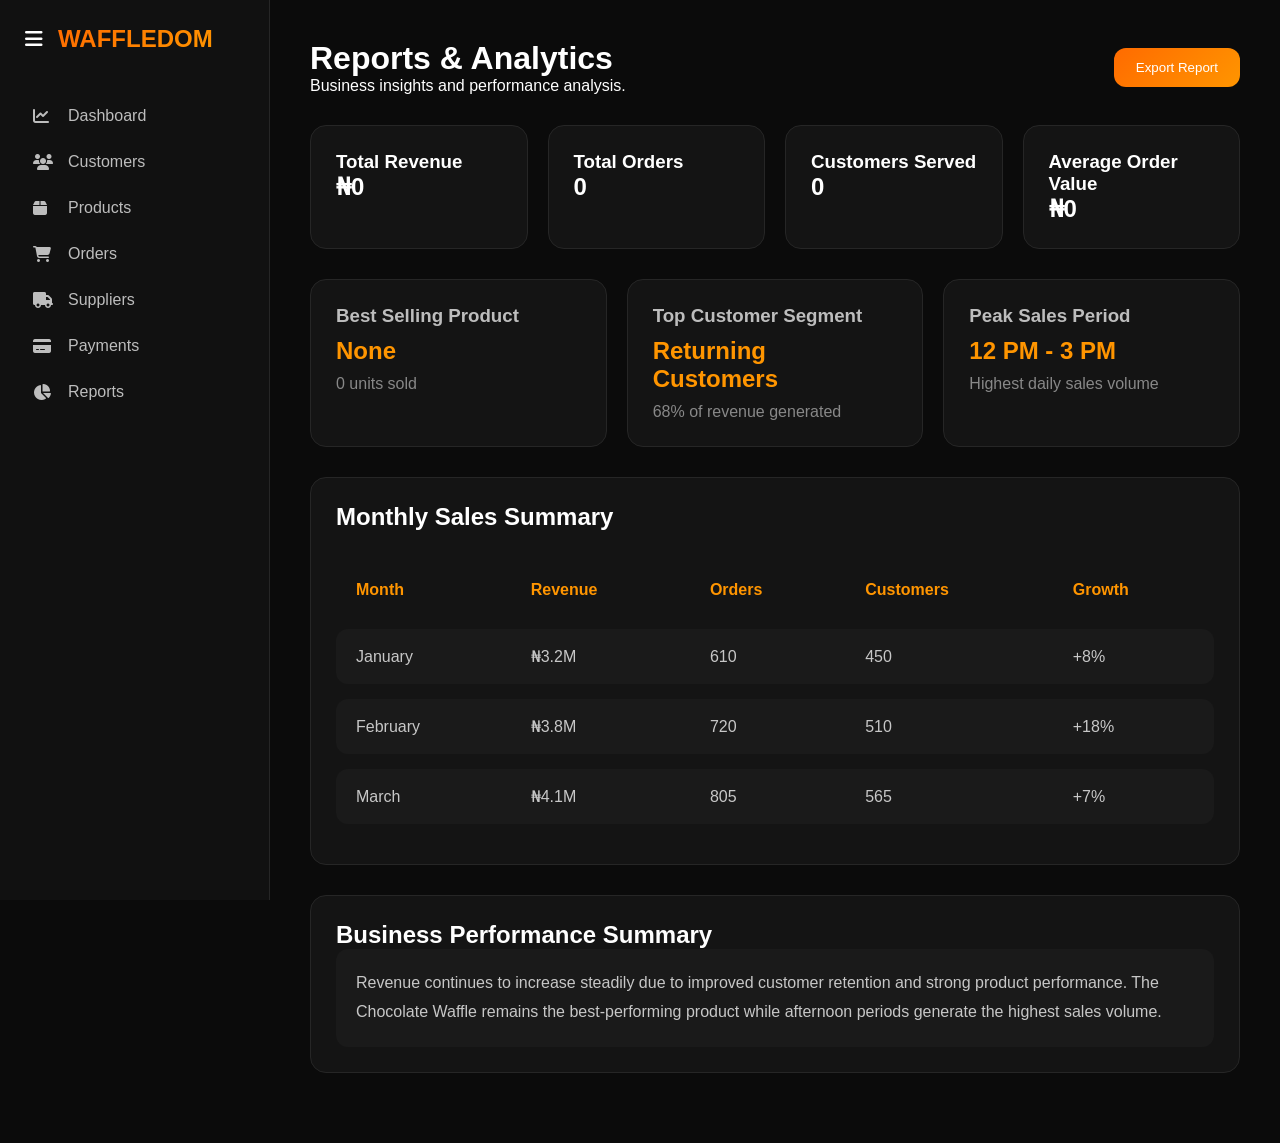
==== reports.html @ fbcf1742 "Add files via upload "Initial frontend codebase upload"" ====
<!DOCTYPE html>
<html lang="en">
<head>
    <meta charset="UTF-8">
    <meta name="viewport" content="width=device-width, initial-scale=1.0">
    <title>WAFFLEDOM Dashboard</title>

    <link rel="stylesheet" href="style.css">

    <link rel="stylesheet"
    href="https://cdnjs.cloudflare.com/ajax/libs/font-awesome/6.5.1/css/all.min.css">
</head>
<body data-page="reports">

    

    <aside class="sidebar" id="sidebar">

        <div class="logo-section">

            <button id="toggle-btn">

                <i class="fas fa-bars"></i>

            </button>

            <h2 class="logo-text">
                WAFFLEDOM
            </h2>

        </div>

        <nav>

            <a href="index.html">
                <i class="fas fa-chart-line"></i>
                <span>Dashboard</span>
            </a>

            <a href="customers.html">
                <i class="fas fa-users"></i>
                <span>Customers</span>
            </a>

            <a href="products_inventory.html">
                <i class="fas fa-box"></i>
                <span>Products</span>
            </a>

            <a href="orders.html">
                <i class="fas fa-cart-shopping"></i>
                <span>Orders</span>
            </a>

            <a href="suppliers.html">
                <i class="fas fa-truck"></i>
                <span>Suppliers</span>
            </a>

            <a href="payments.html">
                <i class="fas fa-credit-card"></i>
                <span>Payments</span>
            </a>

            <a href="reports.html">
                <i class="fas fa-chart-pie"></i>
                <span>Reports</span>
            </a>

        </nav>

    </aside>

   


    <main class="main-content" id="main-content">
        <header class="top-bar">

    <div>
        <h1>Reports & Analytics</h1>
        <p>
            Business insights and performance analysis.
        </p>
    </div>

    <button class="primary-btn">
        Export Report
    </button>

</header>

<!-- KPI SECTION -->

<section class="report-overview">

    <div class="stat-card">

        <h3>Total Revenue</h3>

        <h2 id="report-total-revenue">₦0</h2>

    </div>

    <div class="stat-card">

        <h3>Total Orders</h3>

        <h2 id="report-total-orders">0</h2>

    </div>

    <div class="stat-card">

        <h3>Customers Served</h3>

        <h2 id="report-customers-served">0</h2>

    </div>

    <div class="stat-card">

        <h3>Average Order Value</h3>

        <h2 id="report-avg-order-value">₦0</h2>

    </div>

</section>

<!-- ANALYTICS CARDS -->

<section class="report-grid">

    <div class="report-card">

        <h3>Best Selling Product</h3>

        <h2 id="report-best-selling-product">None</h2>

        <p id="report-best-selling-desc">0 units sold</p>

    </div>

    <div class="report-card">

        <h3>Top Customer Segment</h3>

        <h2>Returning Customers</h2>

        <p>68% of revenue generated</p>

    </div>

    <div class="report-card">

        <h3>Peak Sales Period</h3>

        <h2>12 PM - 3 PM</h2>

        <p>Highest daily sales volume</p>

    </div>

</section>

<!-- SALES RECORDS -->

<section class="report-panel">

    <h2>Monthly Sales Summary</h2>

    <table class="data-table">

        <thead>

            <tr>

                <th>Month</th>
                <th>Revenue</th>
                <th>Orders</th>
                <th>Customers</th>
                <th>Growth</th>

            </tr>

        </thead>

        <tbody id="reports-tbody">

            <tr>

                <td>January</td>
                <td>₦3.2M</td>
                <td>610</td>
                <td>450</td>
                <td>+8%</td>
            </tr>

            <tr>

                <td>February</td>
                <td>₦3.8M</td>
                <td>720</td>
                <td>510</td>
                <td>+18%</td>
            </tr>

            <tr>

                <td>March</td>
                <td>₦4.1M</td>
                <td>805</td>
                <td>565</td>
                <td>+7%</td>
            </tr>

        </tbody>

    </table>

</section>

<!-- PERFORMANCE SUMMARY -->

<section class="report-panel">

    <h2>Business Performance Summary</h2>

    <div class="summary-card">

        <p>
            Revenue continues to increase steadily due to improved
            customer retention and strong product performance.
            The Chocolate Waffle
            remains the best-performing product while afternoon
            periods generate the highest sales volume.
        </p>

    </div>

</section>
    </main>

<script src="waffledom.js"></script>

</body>
</html>
---- style.css ----
*{
    margin:0;
    padding:0;
    box-sizing:border-box;
    font-family:'Segoe UI',sans-serif;
}

body{
    background:#0b0b0b;
    color:white;
}

/* SIDEBAR */

.sidebar{

    position:fixed;

    left:0;
    top:0;

    width:270px;
    height:100vh;

    background:#111;

    border-right:1px solid #262626;

    transition:.3s;
}

.sidebar.collapsed{
    width:90px;
}

.logo-section{

    display:flex;

    align-items:center;

    gap:15px;

    padding:25px;
}

.logo-text{

    background:linear-gradient(
    135deg,
    #ff6b00,
    #ff9500
    );

    -webkit-background-clip:text;
    -webkit-text-fill-color:transparent;
}

#toggle-btn{

    border:none;

    background:none;

    color:white;

    cursor:pointer;

    font-size:20px;
}

/* NAVIGATION */

.sidebar nav{

    display:flex;

    flex-direction:column;

    padding:15px;
}

.sidebar nav a{

    text-decoration:none;

    color:#bdbdbd;

    padding:14px 18px;

    border-radius:12px;

    display:flex;

    align-items:center;

    gap:15px;

    transition:.3s;
}

.sidebar nav a:hover{

    background:#1d1d1d;
}

.sidebar nav a i{
    min-width:20px;
}

.sidebar.collapsed span{
    display:none;
}

.sidebar.collapsed .logo-text{
    display:none;
}

/* MAIN CONTENT */

.main-content{

    margin-left:270px;

    padding:40px;

    transition:.3s;
}

.main-content.expanded{
    margin-left:90px;
}

/* TOP BAR */

.top-bar{

    display:flex;

    justify-content:space-between;

    align-items:center;

    margin-bottom:30px;
}

.top-bar input{

    width:250px;

    padding:12px;

    border:none;

    border-radius:12px;

    background:#1a1a1a;

    color:white;
}

/* HERO */

.hero{

    background:linear-gradient(
    135deg,
    #ff6b00,
    #ff9500
    );

    padding:40px;

    border-radius:20px;

    margin-bottom:30px;
}

/* KPI */

.stats-grid{

    display:grid;

    grid-template-columns:repeat(4,1fr);

    gap:20px;

    margin-bottom:30px;
}

.stat-card{

    background:#141414;

    padding:25px;

    border-radius:16px;

    border:1px solid #262626;
}

/* PANELS */

.dashboard-grid{

    display:grid;

    grid-template-columns:repeat(2,1fr);

    gap:20px;
}

.panel{

    background:#141414;

    border:1px solid #262626;

    padding:25px;

    border-radius:16px;
}

.panel h3{

    color:#ff9500;

    margin-bottom:15px;
}

.panel ul{

    list-style:none;
}

.panel li{

    padding:10px 0;

    border-bottom:1px solid #262626;
}

.customer-overview{

    display:grid;

    grid-template-columns:
    repeat(4,1fr);

    gap:20px;

    margin-bottom:30px;
}

/* SEARCH SECTION */

.customer-search{

    display:flex;

    gap:15px;

    margin-bottom:30px;
}

.customer-search input,
.customer-search select{

    padding:12px 15px;

    border:none;

    border-radius:12px;

    background:#141414;

    color:white;

    border:1px solid #262626;
}

.customer-search input{

    flex:1;
}

/* BUTTON */

.primary-btn{

    padding:12px 22px;

    border:none;

    border-radius:12px;

    background:linear-gradient(
        135deg,
        #ff6b00,
        #ff9500
    );

    color:white;

    cursor:pointer;
}

/* CUSTOMER CARDS */

.customer-directory{

    display:grid;

    grid-template-columns:
    repeat(auto-fill,minmax(300px,1fr));

    gap:20px;

    margin-bottom:30px;
}

.customer-card{

    background:#141414;

    border:1px solid #262626;

    border-radius:16px;

    padding:20px;

    transition:.3s;
}

.customer-card:hover{

    transform:translateY(-5px);
}

.customer-card h3{

    color:#ff9500;

    margin-bottom:10px;
}

.customer-card p{

    color:#c7c7c7;

    margin-bottom:8px;
}

/* ACTIVITY PANEL */

.activity-panel{

    background:#141414;

    border:1px solid #262626;

    border-radius:16px;

    padding:25px;
}

.activity-panel h2{

    margin-bottom:20px;
}

.activity-panel{

    background:#141414;

    border:1px solid #262626;

    border-radius:16px;

    padding:25px;
}

.activity-panel h2{
    margin-bottom:20px;
}

/* TABLE */

.activity-panel table{

    width:100%;

    border-collapse:separate;

    border-spacing:0 12px;
}

.activity-panel thead th{

    text-align:left;

    padding:15px 20px;

    color:#ff9500;

    font-weight:600;
}

.activity-panel tbody tr{

    background:#1a1a1a;
}

.activity-panel tbody td{

    padding:18px 20px;

    color:#c7c7c7;
}

/* Rounded row corners */

.activity-panel tbody td:first-child{

    border-top-left-radius:12px;
    border-bottom-left-radius:12px;
}

.activity-panel tbody td:last-child{

    border-top-right-radius:12px;
    border-bottom-right-radius:12px;
}

/* Hover effect */

.activity-panel tbody tr:hover{

    background:#222222;

    transition:0.3s;
}


.product-overview{

    display:grid;

    grid-template-columns:repeat(4,1fr);

    gap:20px;

    margin-bottom:30px;
}

.product-search{

    display:flex;

    gap:15px;

    margin-bottom:30px;
}

.product-search input,
.product-search select{

    padding:12px 15px;

    border:none;

    border-radius:12px;

    background:#141414;

    color:white;

    border:1px solid #262626;
}

.product-search input{
    flex:1;
}

.product-grid{

    display:grid;

    grid-template-columns:
    repeat(auto-fill,minmax(320px,1fr));

    gap:20px;

    margin-bottom:30px;
}

.product-card{

    background:#141414;

    border:1px solid #262626;

    border-radius:16px;

    padding:20px;
}

.product-header{

    display:flex;

    justify-content:space-between;

    margin-bottom:15px;
}

.product-price{

    color:#ff9500;

    font-weight:600;
}

.stock-badge{

    margin-top:20px;

    display:inline-block;

    padding:8px 14px;

    border-radius:30px;

    font-size:.85rem;
}

.in-stock{

    background:rgba(0,255,100,.15);

    color:#67ff9b;
}

.low-stock{

    background:rgba(255,170,0,.15);

    color:#ffb84d;
}

.inventory-panel{

    background:#141414;

    border:1px solid #262626;

    border-radius:16px;

    padding:25px;
}

.order-overview{

    display:grid;

    grid-template-columns:repeat(4,1fr);

    gap:20px;

    margin-bottom:30px;
}

.orders-panel{

    background:#141414;

    border:1px solid #262626;

    border-radius:16px;

    padding:25px;

    margin-bottom:30px;
}

.analytics-panel{

    background:#141414;

    border:1px solid #262626;

    border-radius:16px;

    padding:25px;
}

.analytics-grid{

    display:grid;

    grid-template-columns:repeat(3,1fr);

    gap:20px;

    margin-top:20px;
}

.analytics-card{

    background:#1a1a1a;

    border-radius:14px;

    padding:20px;
}

.analytics-card h3{

    color:#bdbdbd;

    margin-bottom:10px;
}

.analytics-card h2{

    color:#ff9500;
}

.inventory-panel table{

    width:100%;

    border-collapse:separate;

    border-spacing:0 15px;

    margin-top:20px;
}

.inventory-panel thead th{

    text-align:left;

    padding:15px 20px;

    color:#ff9500;

    font-weight:600;
}

.inventory-panel tbody tr{

    background:#1a1a1a;
}

.inventory-panel tbody td{

    padding:18px 20px;

    color:#c7c7c7;
}

.inventory-panel tbody td:first-child{

    border-top-left-radius:12px;
    border-bottom-left-radius:12px;
}

.inventory-panel tbody td:last-child{

    border-top-right-radius:12px;
    border-bottom-right-radius:12px;
}

.inventory-panel tbody tr:hover{

    background:#222222;

    transition:.3s;
}

.orders-panel table{

    width:100%;

    border-collapse:separate;

    border-spacing:0 15px;

    margin-top:20px;
}

.orders-panel thead th{

    text-align:left;

    padding:15px 20px;

    color:#ff9500;

    font-weight:600;
}

.orders-panel tbody tr{

    background:#1a1a1a;
}

.orders-panel tbody td{

    padding:18px 20px;

    color:#c7c7c7;
}

.orders-panel tbody td:first-child{

    border-top-left-radius:12px;
    border-bottom-left-radius:12px;
}

.orders-panel tbody td:last-child{

    border-top-right-radius:12px;
    border-bottom-right-radius:12px;
}

.orders-panel tbody tr:hover{

    background:#222222;

    transition:.3s;
}

.supplier-overview{

    display:grid;
    grid-template-columns:repeat(4,1fr);
    gap:20px;

    margin-bottom:30px;
}

.supplier-directory{

    display:grid;
    grid-template-columns:
    repeat(auto-fill,minmax(300px,1fr));

    gap:20px;

    margin-bottom:30px;
}

.supplier-card{

    background:#141414;

    border:1px solid #262626;

    border-radius:16px;

    padding:20px;
}

.supplier-card h3{

    color:#ff9500;

    margin-bottom:12px;
}

.supplier-panel{

    background:#141414;

    border:1px solid #262626;

    border-radius:16px;

    padding:25px;
}

.employee-overview{

    display:grid;

    grid-template-columns:repeat(4,1fr);

    gap:20px;

    margin-bottom:30px;
}

.employee-panel{

    background:#141414;

    border:1px solid #262626;

    border-radius:16px;

    padding:25px;

    margin-bottom:30px;
}

.delivery-overview{

    display:grid;

    grid-template-columns:repeat(4,1fr);

    gap:20px;

    margin-bottom:30px;
}

.delivery-panel{

    background:#141414;

    border:1px solid #262626;

    border-radius:16px;

    padding:25px;
}

.data-table{

    width:100%;

    border-collapse:separate;

    border-spacing:0 15px;

    margin-top:20px;
}

.data-table thead th{

    text-align:left;

    padding:15px 20px;

    color:#ff9500;

    font-weight:600;
}

.data-table tbody tr{

    background:#1a1a1a;
}

.data-table tbody td{

    padding:18px 20px;

    color:#c7c7c7;
}

.data-table tbody td:first-child{

    border-top-left-radius:12px;
    border-bottom-left-radius:12px;
}

.data-table tbody td:last-child{

    border-top-right-radius:12px;
    border-bottom-right-radius:12px;
}

.data-table tbody tr:hover{

    background:#222222;

    transition:.3s;
}

.payment-overview{

    display:grid;

    grid-template-columns:repeat(4,1fr);

    gap:20px;

    margin-bottom:30px;
}

.payment-methods{

    display:grid;

    grid-template-columns:repeat(3,1fr);

    gap:20px;

    margin-bottom:30px;
}

.payment-card{

    background:#141414;

    border:1px solid #262626;

    border-radius:16px;

    padding:25px;
}

.payment-card h3{

    color:#bdbdbd;

    margin-bottom:10px;
}

.payment-card h2{

    color:#ff9500;

    margin-bottom:8px;
}

.payment-card p{

    color:#888;
}

.payment-panel{

    background:#141414;

    border:1px solid #262626;

    border-radius:16px;

    padding:25px;

    margin-bottom:30px;
}


.report-overview{

    display:grid;

    grid-template-columns:repeat(4,1fr);

    gap:20px;

    margin-bottom:30px;
}

.report-grid{

    display:grid;

    grid-template-columns:repeat(3,1fr);

    gap:20px;

    margin-bottom:30px;
}

.report-card{

    background:#141414;

    border:1px solid #262626;

    border-radius:16px;

    padding:25px;
}

.report-card h3{

    color:#bdbdbd;

    margin-bottom:10px;
}

.report-card h2{

    color:#ff9500;

    margin-bottom:10px;
}

.report-card p{

    color:#888;
}

.report-panel{

    background:#141414;

    border:1px solid #262626;

    border-radius:16px;

    padding:25px;

    margin-bottom:30px;
}

.summary-card{

    background:#1a1a1a;

    padding:20px;

    border-radius:12px;

    color:#c7c7c7;

    line-height:1.8;
}

/* MODALS */
.modal-overlay {
    position: fixed;
    top: 0;
    left: 0;
    width: 100vw;
    height: 100vh;
    background: rgba(0, 0, 0, 0.75);
    backdrop-filter: blur(5px);
    display: flex;
    justify-content: center;
    align-items: center;
    opacity: 0;
    pointer-events: none;
    transition: opacity 0.3s ease;
    z-index: 1000;
}

.modal-overlay.active {
    opacity: 1;
    pointer-events: auto;
}

.modal {
    background: #141414;
    border: 1px solid #262626;
    padding: 30px;
    border-radius: 16px;
    width: 90%;
    max-width: 450px;
    box-shadow: 0 10px 30px rgba(0, 0, 0, 0.5);
    transform: scale(0.9);
    transition: transform 0.3s ease;
}

.modal-overlay.active .modal {
    transform: scale(1);
}

.modal h2 {
    color: #ff9500;
    margin-bottom: 20px;
    font-size: 1.5rem;
}

.modal form {
    display: flex;
    flex-direction: column;
    gap: 15px;
}

.modal input, .modal select {
    padding: 12px 15px;
    border: 1px solid #262626;
    border-radius: 12px;
    background: #1a1a1a;
    color: white;
    font-size: 0.95rem;
    width: 100%;
}

.modal input:focus, .modal select:focus {
    outline: none;
    border-color: #ff9500;
}

.modal-actions {
    display: flex;
    gap: 15px;
    margin-top: 10px;
}

.modal-actions button {
    flex: 1;
}

.secondary-btn {
    padding: 12px 22px;
    border: 1px solid #262626;
    border-radius: 12px;
    background: transparent;
    color: #bdbdbd;
    cursor: pointer;
    transition: all 0.3s ease;
}

.secondary-btn:hover {
    background: #1d1d1d;
    color: white;
}

/* TOASTS */
#toast-container {
    position: fixed;
    bottom: 20px;
    right: 20px;
    display: flex;
    flex-direction: column;
    gap: 10px;
    z-index: 9999;
}

.toast {
    background: #141414;
    border-left: 4px solid #ff9500;
    color: white;
    padding: 15px 25px;
    border-radius: 8px;
    box-shadow: 0 4px 15px rgba(0, 0, 0, 0.3);
    animation: slideIn 0.3s ease forwards;
    min-width: 250px;
}

.toast-success {
    border-left-color: #67ff9b;
}

.toast-error {
    border-left-color: #ff4d4d;
}

@keyframes slideIn {
    from {
        transform: translateX(100%);
        opacity: 0;
    }
    to {
        transform: translateX(0);
        opacity: 1;
    }
}
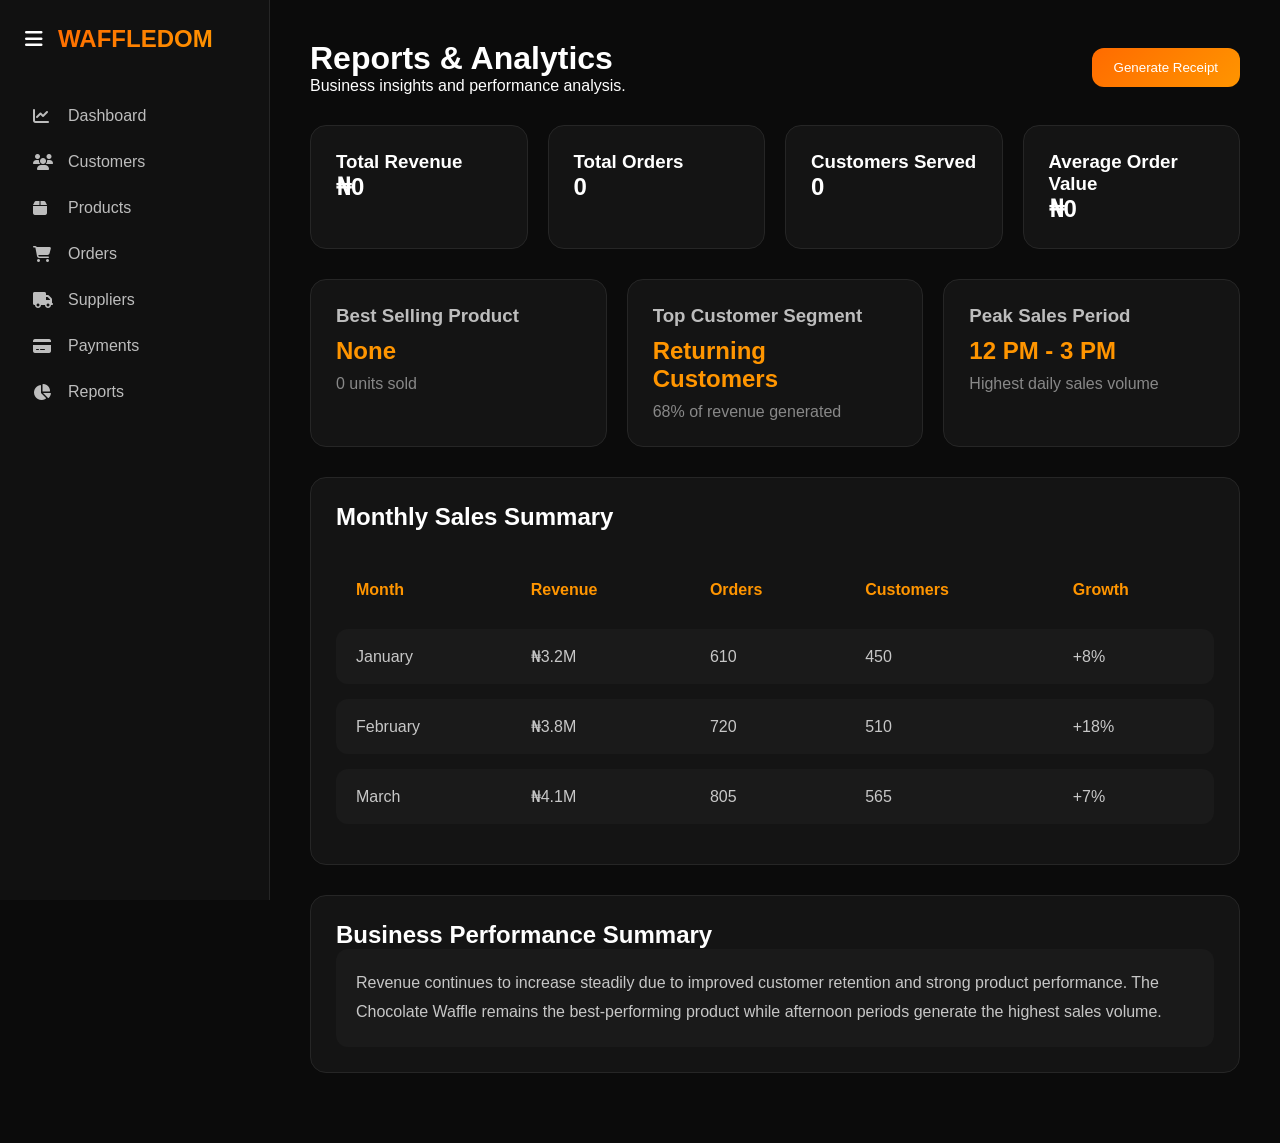
==== commit f4ed631d: "Add files via upload" ====
--- a/reports.html
+++ b/reports.html
@@ -84,8 +84,8 @@
         </p>
     </div>
 
-    <button class="primary-btn">
-        Export Report
+    <button class="primary-btn" id="btn-generate-receipt">
+        Generate Receipt
     </button>
 
 </header>
--- a/style.css
+++ b/style.css
@@ -1155,4 +1155,34 @@
         transform: translateX(0);
         opacity: 1;
     }
-}+}
+
+/* ==========================================
+   PRINT / EXPORT STYLES
+   ========================================== */
+@media print {
+    /* Hide the sidebar, buttons, and navigation when exporting to PDF */
+    #sidebar, #toggle-btn, .primary-btn, .top-bar p {
+        display: none !important;
+    }
+    
+    /* Expand the main content to fit the paper */
+    .main-content {
+        margin-left: 0 !important;
+        padding: 0 !important;
+        width: 100% !important;
+        background: white !important;
+        color: black !important;
+    }
+
+    /* Change card backgrounds for better printing */
+    .stat-card, .report-card, .report-panel {
+        background: white !important;
+        border: 1px solid #ccc !important;
+        color: black !important;
+    }
+
+    h1, h2, h3, p {
+        color: black !important;
+    }
+}
